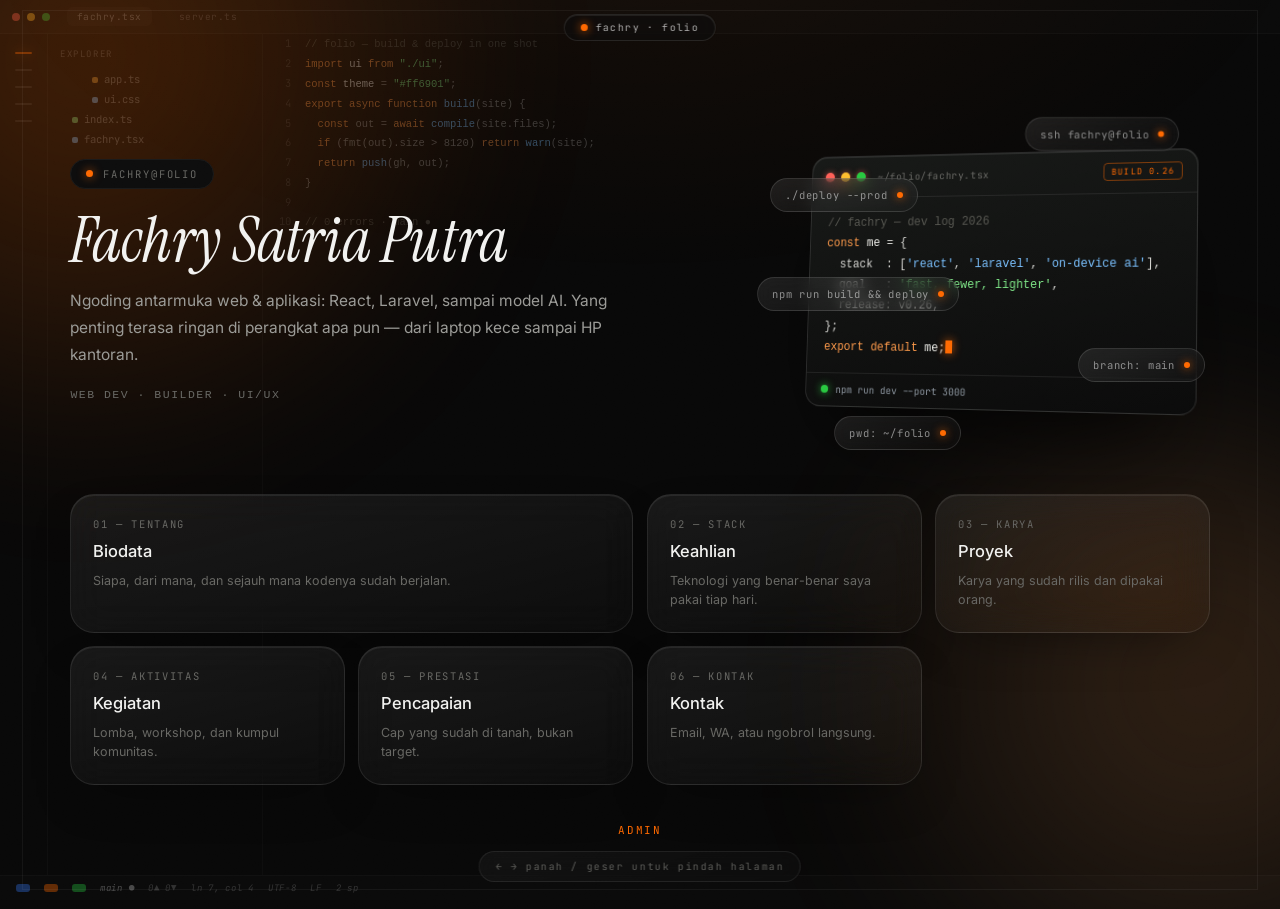
==== index.html @ 8db1c3af "auto: sync site (live edit)" ====
<!DOCTYPE html>
<html lang="id">
<head>
<meta charset="UTF-8">
<meta name="viewport" content="width=device-width, initial-scale=1.0">
<meta name="theme-color" content="#080808">
<meta name="description" content="Fachry Satria Putra — Web Development, Builder, UI/UX Designer. Bangun pengalaman digital yang cepat, ringan, dan berkesan.">
<title>Fachry Satria Putra — Portofolio</title>
<link rel="icon" href="data:image/svg+xml,%3Csvg xmlns='http://www.w3.org/2000/svg' viewBox='0 0 22 24'%3E%3Crect width='22' height='24' fill='%23ff6901'/%3E%3Cpath fill='%23080c0a' d='M11 4.5A5.2 5.2 0 0 0 5.8 9.7 5.6 5.6 0 0 0 7.4 20h7.2a5.6 5.6 0 0 0 1.6-10.3A5.2 5.2 0 0 0 11 4.5Z'/%3E%3C/svg%3E">
<link rel="stylesheet" href="assets/styles.css?v=101">
  <link rel="preconnect" href="https://fonts.googleapis.com">
  <link rel="preconnect" href="https://fonts.gstatic.com" crossorigin>
  <link href="https://fonts.googleapis.com/css2?family=Inter:wght@400;500;600;700&family=Instrument+Serif:ital@0;1&family=JetBrains+Mono:wght@400;500;600&display=swap" rel="stylesheet">
</head>
<body>

<main id="page">
  <div class="screen">

    <div class="hero">
      <div class="hero-copy">
        <span class="chip reveal">fachry@folio</span>
        <h1 class="reveal"><em data-pf="nama">Fachry Satria Putra</em></h1>
        <p class="lede reveal" data-pf="desc">Ngoding antarmuka web &amp; aplikasi: React, Laravel, sampai model AI. Yang penting terasa ringan di perangkat apa pun — dari laptop kece sampai HP kantoran.</p>
        <p class="mono-badge reveal" data-pf="badge">web dev · builder · ui/ux</p>
      </div>

      <div class="hero3d" id="hero3d" aria-hidden="true">
        <div class="cw">
          <div class="cw-bar">
            <i></i><i></i><i></i>
            <span>~/folio/fachry.tsx</span>
            <b>BUILD 0.26</b>
          </div>
          <pre class="code"><span class="c-c">// fachry — dev log 2026</span>
<span class="c-k">const</span> <span class="c-w">me</span> = {
  stack  : [<span class="c-b">'react'</span>, <span class="c-b">'laravel'</span>, <span class="c-b">'on-device ai'</span>],
  goal   : <span class="c-g">'fast, fewer, lighter'</span>,
  release: <span class="c-w">v0.26</span>,
};
<span class="c-k">export</span> <span class="c-k">default</span> <span class="c-w">me</span>;<span class="cur"></span></pre>
          <div class="cw-foot">npm run dev --port 3000</div>
        </div>
        <span class="f3">ssh fachry@folio</span>
        <span class="f3">./deploy --prod</span>
        <span class="f3">branch: main</span>
        <span class="f3">pwd: ~/folio</span>
        <span class="f3">npm run build &amp;&amp; deploy</span>
      </div>
    </div>

    <div class="home-grid">
      <a class="home-card wide" href="biodata.html">
        <span class="no">01 — TENTANG</span>
        <h3>Biodata<svg viewBox="0 0 24 24" fill="none" stroke="currentColor" stroke-width="1.7" stroke-linecap="round" stroke-linejoin="round"><path d="M5 12h14"/><path d="M13 6l6 6-6 6"/></svg></h3>
        <p>Siapa, dari mana, dan sejauh mana kodenya sudah berjalan.</p>
      </a>
      <a class="home-card" href="keahlian.html">
        <span class="no">02 — STACK</span>
        <h3>Keahlian<svg viewBox="0 0 24 24" fill="none" stroke="currentColor" stroke-width="1.7" stroke-linecap="round" stroke-linejoin="round"><path d="M5 12h14"/><path d="M13 6l6 6-6 6"/></svg></h3>
        <p>Teknologi yang benar-benar saya pakai tiap hari.</p>
      </a>
      <a class="home-card" href="proyek.html">
        <span class="no">03 — KARYA</span>
        <h3>Proyek<svg viewBox="0 0 24 24" fill="none" stroke="currentColor" stroke-width="1.7" stroke-linecap="round" stroke-linejoin="round"><path d="M5 12h14"/><path d="M13 6l6 6-6 6"/></svg></h3>
        <p>Karya yang sudah rilis dan dipakai orang.</p>
      </a>
      <a class="home-card" href="kegiatan.html">
        <span class="no">04 — AKTIVITAS</span>
        <h3>Kegiatan<svg viewBox="0 0 24 24" fill="none" stroke="currentColor" stroke-width="1.7" stroke-linecap="round" stroke-linejoin="round"><path d="M5 12h14"/><path d="M13 6l6 6-6 6"/></svg></h3>
        <p>Lomba, workshop, dan kumpul komunitas.</p>
      </a>
      <a class="home-card" href="pencapaian.html">
        <span class="no">05 — PRESTASI</span>
        <h3>Pencapaian<svg viewBox="0 0 24 24" fill="none" stroke="currentColor" stroke-width="1.7" stroke-linecap="round" stroke-linejoin="round"><path d="M5 12h14"/><path d="M13 6l6 6-6 6"/></svg></h3>
        <p>Cap yang sudah di tanah, bukan target.</p>
      </a>
      <a class="home-card" href="kontak.html">
        <span class="no">06 — KONTAK</span>
        <h3>Kontak<svg viewBox="0 0 24 24" fill="none" stroke="currentColor" stroke-width="1.7" stroke-linecap="round" stroke-linejoin="round"><path d="M5 12h14"/><path d="M13 6l6 6-6 6"/></svg></h3>
        <p>Email, WA, atau ngobrol langsung.</p>
      </a>
    </div>

    <p class="home-foot"><a href="admin.html">Admin</a></p>
  </div>
</main>

<script src="assets/app.js?v=101"></script>
</body>
</html>
---- assets/styles.css ----
:root{
  --bg:#080808; --panel:#0d0d0d; --line:#1a1a1a;
  --txt:#f2f2f0; --mut:#9a9a96; --faint:#676763;
  --pg:#ff6901; --pg2:#ff9a4a;
  --font:'Inter',system-ui,-apple-system,'Segoe UI',Roboto,sans-serif;
  --font-display:'Inter',system-ui,-apple-system,'Segoe UI',Roboto,sans-serif;
  --serif:'Instrument Serif',Georgia,'Times New Roman',serif;
  --mono:'JetBrains Mono',ui-monospace,SFMono-Regular,Menlo,Consolas,monospace;
}
*{margin:0;padding:0;box-sizing:border-box}
html{background:#080808;scroll-behavior:smooth;scroll-padding-top:84px}
img{max-width:100%;display:block}
a{color:inherit;text-decoration:none}
button{font-family:var(--font)}
::selection{background:var(--pg);color:#0b0f09}
::-webkit-scrollbar{width:9px}
::-webkit-scrollbar-track{background:#0a0a0a}
::-webkit-scrollbar-thumb{background:#252525;border-radius:8px}
::-webkit-scrollbar-thumb:hover{background:#333}
body::before{
  content:'';position:fixed;inset:0;z-index:0;pointer-events:none;
  background:radial-gradient(1100px 620px at 50% -12%,rgba(255,105,1,.06),transparent 62%);
}
.orb{position:fixed;z-index:0;width:58vmax;height:58vmax;border-radius:50%;pointer-events:none;filter:blur(72px);opacity:.5;will-change:transform}
.orb.o1{left:-14vmax;top:-16vmax;background:radial-gradient(circle at 35% 35%,rgba(255,105,1,.5),transparent 65%);animation:orbA 24s ease-in-out infinite alternate}
.orb.o2{right:-16vmax;bottom:-18vmax;background:radial-gradient(circle at 62% 40%,rgba(255,160,84,.36),transparent 62%);animation:orbB 28s ease-in-out infinite alternate}
@keyframes orbA{from{transform:translate3d(0,0,0) scale(1)}to{transform:translate3d(7vmax,5vmax,0) scale(1.14)}}
@keyframes orbB{from{transform:translate3d(0,0,0) scale(1.1)}to{transform:translate3d(-6vmax,-5vmax,0) scale(.94)}}
.bg-grid,.bg2{position:fixed;inset:0;z-index:0;pointer-events:none;will-change:background-position}
.bg-grid{opacity:.5;background-image:radial-gradient(rgba(255,255,255,.055) 1px,transparent 1.4px);background-size:34px 34px;-webkit-mask-image:radial-gradient(ellipse 130% 95% at 50% 18%,#000 25%,transparent 76%);mask-image:radial-gradient(ellipse 130% 95% at 50% 18%,#000 25%,transparent 76%);animation:gridA 30s linear infinite}
.bg2{opacity:.35;background-image:radial-gradient(rgba(255,154,74,.06) 1px,transparent 1.4px);background-size:88px 88px;-webkit-mask-image:radial-gradient(ellipse 90% 70% at 82% 92%,#000 20%,transparent 72%);mask-image:radial-gradient(ellipse 90% 70% at 82% 92%,#000 20%,transparent 72%);animation:gridB 46s linear infinite}
@keyframes gridA{to{background-position:34px 68px}}
@keyframes gridB{to{background-position:88px -176px}}
.grain{position:fixed;inset:-60%;z-index:4;pointer-events:none;opacity:.05;mix-blend-mode:overlay;background-image:url("data:image/svg+xml;charset=utf-8,%3Csvg%20xmlns='http://www.w3.org/2000/svg'%20width='240'%20height='240'%3E%3Cfilter%20id='n'%3E%3CfeTurbulence%20type='fractalNoise'%20baseFrequency='0.9'%20numOctaves='2'%20stitchTiles='stitch'/%3E%3CfeColorMatrix%20type='saturate'%20values='0'/%3E%3C/filter%3E%3Crect%20width='240'%20height='240'%20filter='url(%23n)'/%3E%3C/svg%3E");background-size:240px 240px}
.vsc{position:fixed;inset:0;z-index:0;display:flex;flex-direction:column;pointer-events:none;opacity:.36;font-family:var(--mono)}
.vsc-title{display:flex;align-items:center;gap:7px;height:34px;padding:0 12px;background:rgba(255,255,255,.04);border-bottom:1px solid rgba(255,255,255,.07)}
.vsc-title>i{width:8px;height:8px;border-radius:50%;background:rgba(255,255,255,.3)}
.vsc-title>i:first-child{background:#ff5f57}.vsc-title>i:nth-child(2){background:#febc2e}.vsc-title>i:nth-child(3){background:#28c840}
.vsc-tab{margin-left:10px;padding:3px 10px;border-radius:6px;font-size:9.5px;letter-spacing:.05em;color:rgba(255,255,255,.55);background:rgba(255,255,255,.05)}
.vsc-tab+.vsc-tab{background:transparent;color:rgba(255,255,255,.35)}
.vsc-main{flex:1;display:flex;min-height:0}
.vsc-act{width:48px;border-right:1px solid rgba(255,255,255,.06);display:flex;flex-direction:column;align-items:center;gap:15px;padding-top:18px;background:rgba(255,255,255,.02)}
.vsc-act b{width:17px;height:2px;border-radius:2px;background:rgba(255,255,255,.17)}
.vsc-act b:first-child{background:var(--pg);box-shadow:0 0 10px rgba(255,105,1,.6)}
.vsc-side{width:215px;border-right:1px solid rgba(255,255,255,.06);padding:14px 12px;background:rgba(255,255,255,.015);overflow:hidden;white-space:nowrap}
.vsc-sec{font-size:9px;letter-spacing:.18em;color:rgba(255,255,255,.38);margin-bottom:10px}
.vsc-pf{font-size:10.5px;color:rgba(255,255,255,.6)}
.vsc-dir{margin-left:14px;font-size:10.5px;color:rgba(255,255,255,.48);line-height:1.9}
.vsc-fl{margin-left:30px;font-size:10.5px;color:rgba(255,255,255,.5);line-height:1.9;position:relative;padding-left:12px}
.vsc-side .vsc-pf>.vsc-dir{margin-top:6px}
.vsc-fl::before{content:'';position:absolute;left:0;top:50%;transform:translateY(-50%);width:6px;height:6px;border-radius:2px;background:var(--f,#79c0ff);opacity:.95}
.vsc-ed{flex:1;overflow:hidden}
.vsc-row{display:flex;align-items:baseline;line-height:1.8;font-size:10.5px}
.vsc-g{width:42px;flex:none;text-align:right;padding-right:14px;color:rgba(255,255,255,.22);user-select:none}
.vsc-row code{white-space:pre;color:rgba(255,255,255,.55)}
.vsc-status{height:25px;display:flex;align-items:center;gap:14px;padding:0 16px;background:rgba(255,255,255,.04);border-top:1px solid rgba(255,255,255,.07);font-size:9px;letter-spacing:.08em;color:rgba(255,255,255,.45);overflow:hidden}
.vsc-status b{width:14px;height:8px;border-radius:3px;flex:none}
.vsc-status b:nth-child(1){background:#3777f0}.vsc-status b:nth-child(2){background:#ff6901}.vsc-status b:nth-child(3){background:#28c840}
.vsc-status i{white-space:nowrap}
.vsc-status i:first-of-type{color:rgba(255,255,255,.72)}
.island{position:fixed;top:14px;left:50%;transform:translateX(-50%);height:27px;padding:0 16px;display:flex;align-items:center;gap:8px;border-radius:999px;z-index:6;background:rgba(14,14,14,.62);border:1px solid rgba(255,255,255,.1);backdrop-filter:blur(20px) saturate(160%);-webkit-backdrop-filter:blur(20px) saturate(160%);box-shadow:0 10px 28px -14px rgba(0,0,0,.85),inset 0 1px 0 rgba(255,255,255,.08);font-family:var(--mono);font-size:10px;letter-spacing:.14em;color:rgba(255,255,255,.66);white-space:nowrap}
.island i{width:7px;height:7px;border-radius:50%;background:var(--pg);box-shadow:0 0 10px rgba(255,105,1,.9)}
@media(min-width:721px){.bg-grid,.bg2{display:none}}
@media(max-width:720px){.vsc{display:none}.island{top:10px}}
body::after{
  content:'';position:fixed;top:10px;left:max(10px,min(3vw,22px));right:max(10px,min(3vw,22px));bottom:10px;
  border:1px solid rgba(255,255,255,.05);pointer-events:none;z-index:1;
}
body{
  font-family:var(--font);color:var(--txt);min-height:100vh;overflow-x:hidden;
  background:#080808;
  -webkit-font-smoothing:antialiased;-moz-osx-font-smoothing:grayscale;
}

/* ---------- LAYOUT SHELL ---------- */
main#page{position:relative;z-index:3;min-height:100vh;display:flex;align-items:center;justify-content:center;padding:110px 5.5vw 72px;overflow:hidden auto}
.screen{width:100%;max-width:1140px;margin:0 auto}
.hd{text-align:center;margin-bottom:36px}
.chip{display:inline-flex;align-items:center;gap:10px;padding:7px 15px;border-radius:999px;background:var(--panel);border:1px solid var(--line);font-family:var(--mono);font-size:10.5px;letter-spacing:.18em;text-transform:uppercase;color:var(--faint)}
.chip::before{content:'';width:7px;height:7px;border-radius:50%;background:var(--pg);box-shadow:0 0 10px rgba(255,105,1,.75)}
.hd h1{font-family:var(--serif);font-size:clamp(36px,5vw,58px);font-weight:400;letter-spacing:-.4px;margin-top:16px;line-height:1.03}
.hd h1 em{font-style:normal;background:linear-gradient(120deg,var(--pg),var(--pg2));-webkit-background-clip:text;background-clip:text;color:transparent}
.hd p{color:var(--mut);margin:12px auto 0;font-size:14.5px;max-width:600px;line-height:1.7}

/* ---------- HERO 3D (BERANDA) ---------- */
.hero{display:grid;grid-template-columns:1.28fr .82fr;gap:46px;align-items:center;margin-bottom:6px}
.hero-copy{text-align:left}
.hero-copy .chip{margin-bottom:20px}
.hero-copy h1{font-family:var(--serif);font-size:clamp(38px,5vw,62px);font-weight:400;letter-spacing:-.4px;line-height:1.02;margin-top:0}
.hero-copy h1 em{font-style:italic;color:var(--txt)}
.hero-copy .lede{color:var(--mut);font-size:15.5px;line-height:1.75;max-width:540px;margin:15px 0 0}
.mono-badge{color:var(--faint);font-family:ui-monospace,Menlo,Consolas,monospace;font-size:11.5px;letter-spacing:.13em;text-transform:uppercase;margin-top:20px}
.hero3d{position:relative;perspective:1300px;height:340px;display:grid;place-items:center}
.cw{position:relative;width:100%;max-width:400px;border-radius:16px;border:1px solid rgba(255,255,255,.12);background:linear-gradient(170deg,rgba(24,26,24,.92),rgba(10,10,10,.96));box-shadow:0 46px 96px -30px rgba(0,0,0,.9),inset 0 1px 0 rgba(255,255,255,.09);backdrop-filter:blur(12px);-webkit-backdrop-filter:blur(12px);transform:rotateY(-14deg) rotateX(5deg);transform-style:preserve-3d}
.cw-bar{display:flex;align-items:center;gap:7px;padding:12px 14px;border-bottom:1px solid rgba(255,255,255,.08)}
.cw-bar i{width:10px;height:10px;border-radius:50%;background:#ff5f57;box-shadow:0 0 6px rgba(255,95,87,.6)}
.cw-bar i:nth-child(2){background:#febc2e}
.cw-bar i:nth-child(3){background:#28c840}
.cw-bar span{font-family:var(--mono);font-size:10px;letter-spacing:.06em;color:var(--faint);margin-left:6px}
.cw-bar b{margin-left:auto;font-family:var(--mono);font-size:8.5px;letter-spacing:.14em;color:var(--pg);border:1px solid rgba(255,105,1,.45);padding:2px 7px;border-radius:4px;font-weight:400}
.code{margin:0;padding:16px 18px 14px;font-family:ui-monospace,Menlo,Consolas,monospace;font-size:12px;line-height:1.78;color:#d8d8d4;white-space:pre;overflow:hidden}
.c-c{color:#565650}.c-w{color:#f5f5f0}.c-k{color:#ff9a4a}.c-g{color:#7ee787}.c-b{color:#79c0ff}
.code .cur{display:inline-block;width:7px;height:13px;background:var(--pg);vertical-align:-2px;animation:cur 1.1s steps(2) infinite;box-shadow:0 0 10px rgba(255,105,1,.8)}
@keyframes cur{50%{background:transparent}}
.cw-foot{padding:10px 16px;border-top:1px solid rgba(255,255,255,.08);font-family:var(--mono);font-size:10px;color:#8b949e;display:flex;align-items:center;gap:8px}
.cw-foot::before{content:'';width:8px;height:8px;border-radius:50%;background:#28c840;box-shadow:0 0 8px rgba(40,200,64,.8);animation:blink 2.2s ease-in-out infinite}
@keyframes blink{50%{opacity:.35}}
.f3{position:absolute;font-family:var(--mono);font-weight:400;font-size:10.5px;letter-spacing:.08em;color:rgba(255,255,255,.5);display:inline-flex;align-items:center;padding:0 14px;height:34px;min-width:64px;border-radius:999px;border:1px solid rgba(255,255,255,.12);background:linear-gradient(160deg,rgba(255,255,255,.09),rgba(255,255,255,.02));backdrop-filter:blur(8px);-webkit-backdrop-filter:blur(8px);box-shadow:0 18px 34px -18px rgba(0,0,0,.75);animation:fFloat 9s ease-in-out infinite alternate;will-change:transform;white-space:nowrap}
.f3::after{content:'';width:6px;height:6px;border-radius:50%;background:var(--pg);margin-left:9px;box-shadow:0 0 8px rgba(255,105,1,.85)}
.f3:nth-of-type(1){top:2%;right:7%;animation-delay:0s}
.f3:nth-of-type(2){top:20%;left:-3%;animation-delay:1.2s}
.f3:nth-of-type(3){bottom:20%;right:1%;animation-delay:2.1s}
.f3:nth-of-type(4){bottom:0;left:12%;animation-delay:.7s}
.f3:nth-of-type(5){top:49%;left:-6%;animation-delay:1.9s}
@keyframes fFloat{from{transform:translate3d(0,0,20px) rotate(-5deg)}to{transform:translate3d(0,-18px,70px) rotate(6deg)}}
@media(max-width:920px){.hero{grid-template-columns:1fr;gap:30px}.hero-copy{text-align:center}.hero-copy .lede,.mono-badge{margin-left:auto;margin-right:auto}.hero3d{height:300px}}

/* ---------- CAROUSEL 3D (KEAHLIAN) ---------- */
.ring3d{display:grid;place-items:center;height:250px;perspective:1000px;margin:8px 0 2px}
.ring{list-style:none;position:relative;width:170px;height:170px;transform-style:preserve-3d;animation:spin3 26s linear infinite;will-change:transform}
.ring3d:hover .ring{animation-play-state:paused}
.ring li{position:absolute;inset:0;display:grid;place-items:center;transform:rotateY(calc(var(--i)*45deg)) translateZ(250px)}
.ring li b{position:relative;width:56px;height:56px;border-radius:16px;display:grid;place-items:center;background:linear-gradient(160deg,rgba(255,255,255,.1),rgba(255,255,255,.02));border:1px solid rgba(255,255,255,.12);backdrop-filter:blur(8px);-webkit-backdrop-filter:blur(8px);box-shadow:0 20px 36px -16px rgba(0,0,0,.8),inset 0 1px 0 rgba(255,255,255,.08);backface-visibility:hidden;font-weight:400;font-style:normal}
.ring li img{width:30px;height:30px;filter:brightness(0) invert(1)}
.ring li b span{position:absolute;top:calc(100% + 9px);left:50%;transform:translateX(-50%);font-family:var(--mono);font-size:8.5px;letter-spacing:.12em;color:var(--faint);text-transform:uppercase;white-space:nowrap}
@keyframes spin3{from{transform:rotateY(0)}to{transform:rotateY(360deg)}}

/* ---------- SLIDE ANTAR HALAMAN ---------- */
.screen{animation:slideUp .6s cubic-bezier(.2,.8,.2,1)}
@keyframes slideUp{from{opacity:0;transform:translateY(26px)}to{opacity:1;transform:none}}
main#page[data-slide="l"]{animation:slideL .45s cubic-bezier(.22,1,.36,1)}
main#page[data-slide="r"]{animation:slideR .45s cubic-bezier(.22,1,.36,1)}
main#page[data-slide] .screen{animation:none}
@keyframes slideL{from{opacity:0;transform:translateX(64px)}to{opacity:1;transform:none}}
@keyframes slideR{from{opacity:0;transform:translateX(-64px)}to{opacity:1;transform:none}}
main#page.s-out{opacity:0;transform:translateX(var(--sx,-44px)) scale(.985);transition:transform .26s cubic-bezier(.4,0,1,1),opacity .26s cubic-bezier(.4,0,1,1)}
.swipe-hint{position:fixed;left:50%;bottom:18px;transform:translateX(-50%);font-family:var(--mono);font-size:10px;letter-spacing:.16em;color:var(--faint);border:1px solid rgba(255,255,255,.09);background:linear-gradient(165deg,rgba(255,255,255,.05),rgba(18,18,18,.5));backdrop-filter:blur(10px);-webkit-backdrop-filter:blur(10px);border-radius:999px;padding:8px 16px;z-index:40;opacity:0;pointer-events:none;white-space:nowrap;transition:opacity .8s}
.swipe-hint.show{opacity:.9}

/* ---------- BERANDA ---------- */
.lede{font-size:15px}
.home-grid{display:grid;grid-template-columns:repeat(auto-fill,minmax(236px,1fr));gap:13px;margin-top:44px}
.home-card.wide{grid-column:span 2}
.home-card{display:flex;flex-direction:column;gap:10px;padding:22px;border-radius:24px;background:linear-gradient(165deg,rgba(255,255,255,.07),rgba(255,255,255,.02));border:1px solid rgba(255,255,255,.09);backdrop-filter:blur(18px) saturate(150%);-webkit-backdrop-filter:blur(18px) saturate(150%);box-shadow:0 20px 54px -26px rgba(0,0,0,.6),inset 0 1px 0 rgba(255,255,255,.07);transition:border-color .3s,box-shadow .3s;transform-style:preserve-3d;will-change:transform}
.home-card:hover{border-color:rgba(255,255,255,.22);box-shadow:0 26px 70px -30px rgba(0,0,0,.8),inset 0 1px 0 rgba(255,255,255,.12)}
.home-card .no{font-family:var(--mono);font-size:10.5px;letter-spacing:.16em;color:var(--faint)}
.home-card h3{font-family:var(--font-display);font-size:16.5px;font-weight:500;display:flex;align-items:center;gap:8px}
.home-card h3 svg{width:15px;height:15px;margin-left:auto;opacity:0;transform:translateX(-5px);transition:.25s}
.home-card:hover h3 svg{opacity:1;transform:none}
.home-card p{color:var(--faint);font-size:12.5px;line-height:1.55}
.home-foot{margin-top:38px;text-align:center;font-family:var(--mono);font-size:11px;letter-spacing:.16em;text-transform:uppercase;color:var(--faint)}
.home-foot a{color:var(--pg)}
.home-foot a:hover{color:var(--pg2)}

/* ---------- BUTTON ---------- */
.btn{display:inline-flex;align-items:center;gap:9px;padding:13px 24px;border-radius:999px;font-weight:700;font-size:14.5px;border:0;cursor:pointer;transition:.3s;font-family:var(--font)}
.btn.pri{background:linear-gradient(120deg,var(--pg),var(--pg2));color:#0b0f09;box-shadow:0 12px 30px -8px rgba(255,105,1,.5),inset 0 1px 0 rgba(255,255,255,.35)}
.btn.pri:hover{transform:translateY(-3px);box-shadow:0 18px 38px -10px rgba(255,105,1,.6),inset 0 1px 0 rgba(255,255,255,.4)}

/* ---------- BIODATA ---------- */
.about-grid{display:grid;grid-template-columns:320px 1fr;gap:36px;align-items:start}
.card{background:linear-gradient(165deg,rgba(255,255,255,.06),rgba(255,255,255,.018));border:1px solid rgba(255,255,255,.09);border-radius:26px;backdrop-filter:blur(18px) saturate(150%);-webkit-backdrop-filter:blur(18px) saturate(150%);box-shadow:0 26px 60px -30px rgba(0,0,0,.7),inset 0 1px 0 rgba(255,255,255,.08)}
.ab-card{position:relative}
.ab-ph{position:relative;height:250px;display:grid;place-items:center;overflow:hidden;border-radius:22px;perspective:900px;transform-style:preserve-3d;box-shadow:0 34px 70px -34px rgba(0,0,0,.85),inset 0 1px 0 rgba(255,255,255,.14)}
.ab-ph::after{content:'';position:absolute;inset:0;z-index:2;border-radius:22px;pointer-events:none;background-image:url("data:image/svg+xml;charset=utf-8,%3Csvg%20xmlns='http://www.w3.org/2000/svg'%20width='240'%20height='240'%3E%3Cfilter%20id='np'%3E%3CfeTurbulence%20type='fractalNoise'%20baseFrequency='0.9'%20numOctaves='2'%20stitchTiles='stitch'/%3E%3CfeColorMatrix%20type='saturate'%20values='0'/%3E%3C/filter%3E%3Crect%20width='240'%20height='240'%20filter='url(%23np)'/%3E%3C/svg%3E");opacity:.42;mix-blend-mode:overlay}
.ab-ph img{position:absolute;inset:0;width:100%;height:100%;object-fit:cover;border-radius:22px;animation:phF 9s ease-in-out infinite alternate;will-change:transform}
@keyframes phF{from{transform:translate3d(0,7px,0) rotateX(5deg) rotateY(-9deg) scale(1.045)}to{transform:translate3d(0,-8px,0) rotateX(-4deg) rotateY(9deg) scale(1.08)}}
.ab-ph .ph-bg{position:absolute;inset:0;display:grid;place-items:center;font-family:var(--serif);font-size:44px;font-style:italic;color:#fff;text-shadow:0 4px 20px rgba(0,0,0,.45);background:linear-gradient(150deg,#1d1c1a,#0e0e0d);border-radius:22px}
.ab-frame{position:absolute;left:0;right:0;top:0;height:250px;pointer-events:none;z-index:3}
.ab-frame::before{content:'';position:absolute;inset:9px;border-radius:10px;border:1px solid rgba(255,255,255,.16)}
.ab-frame::after{content:'';position:absolute;inset:-26px;border-radius:50%;background:radial-gradient(circle,rgba(255,255,255,.06),transparent 68%);z-index:-1}
.ab-frame i{position:absolute;width:13px;height:13px;border:1.5px solid rgba(255,255,255,.32);border-radius:3px;transform:rotate(45deg);background:rgba(255,255,255,.07);animation:shFloat 8s ease-in-out infinite alternate;box-shadow:0 4px 12px rgba(0,0,0,.25)}
.ab-frame i:nth-child(1){top:-7px;left:24%;animation-delay:.2s}
.ab-frame i:nth-child(2){top:16px;right:8%;animation-delay:.9s}
.ab-frame i:nth-child(3){bottom:-7px;left:6%;animation-delay:1.6s}
.ab-frame i:nth-child(4){bottom:-7px;right:30%;animation-delay:.4s}
.ab-frame i:nth-child(5){top:40%;right:-9px;animation-delay:2.1s}
.ab-frame i:nth-child(6){top:56%;left:-9px;animation-delay:1.3s}
.ab-frame i:nth-child(7){bottom:34%;left:-10px;animation-delay:2.6s}
.ab-frame i:nth-child(8){bottom:30%;right:-10px;animation-delay:.7s}
@keyframes shFloat{from{transform:rotate(45deg) translate(0,0);opacity:.95}to{transform:rotate(45deg) translate(-3px,6px);opacity:.4}}
.ab-bio{padding:18px;text-align:center}
.ab-bio h3{font-family:var(--font-display);font-size:22px;font-weight:500}
.ab-bio p{color:var(--mut);font-size:13px;margin-top:4px}
.ab-tags{display:flex;flex-wrap:wrap;gap:8px;justify-content:center;padding:0 18px 20px}
.ab-tags span{padding:6px 12px;border-radius:999px;background:rgba(255,255,255,.05);border:1px solid rgba(255,255,255,.14);font-size:12px;color:var(--mut)}
.ab-info-h{font-family:var(--serif);font-size:clamp(26px,3.2vw,38px);font-weight:400;font-style:italic;letter-spacing:-.3px;margin-bottom:12px}
.ab-info-h em{font-style:normal;color:var(--txt)}
.about-grid .reveal>p{color:var(--mut);line-height:1.85;font-size:14.5px;margin-bottom:24px;max-width:680px}
.dl{display:grid;grid-template-columns:repeat(auto-fit,minmax(245px,1fr));gap:13px}
.dl .cell{display:flex;gap:12px;align-items:flex-start;padding:15px;border-radius:18px;background:linear-gradient(165deg,rgba(255,255,255,.05),rgba(255,255,255,.015));border:1px solid rgba(255,255,255,.09);backdrop-filter:blur(14px) saturate(140%);-webkit-backdrop-filter:blur(14px) saturate(140%);box-shadow:inset 0 1px 0 rgba(255,255,255,.06)}
.dl .ico{flex:0 0 38px;height:38px;border-radius:9px;display:grid;place-items:center;background:rgba(255,255,255,.05);border:1px solid rgba(255,255,255,.14);font-size:14px;font-weight:800;color:var(--mut)}
.dl .cell b{display:block;font-size:10.5px;text-transform:uppercase;letter-spacing:1px;color:var(--faint);margin-bottom:4px}
.dl .cell span{font-size:14px;font-weight:600;word-break:break-word}

/* ---------- SKILL MARQUEE ---------- */
.marquee{position:relative;overflow:hidden;padding:16px 0;-webkit-mask-image:linear-gradient(90deg,transparent,#000 7%,#000 93%,transparent);mask-image:linear-gradient(90deg,transparent,#000 7%,#000 93%,transparent)}
.m-track{display:flex;gap:16px;width:max-content;padding-right:16px;animation:roll 38s linear infinite}
.marquee.rev .m-track{animation-direction:reverse}
@keyframes roll{to{transform:translateX(-50%)}}
.marquee:hover .m-track{animation-play-state:paused}
.lt{--c:#888;display:flex;align-items:center;gap:10px;padding:9px 15px 9px 9px;border-radius:16px;background:linear-gradient(165deg,rgba(255,255,255,.05),rgba(18,18,18,.5));border:1px solid rgba(255,255,255,.09);backdrop-filter:blur(14px) saturate(140%);-webkit-backdrop-filter:blur(14px) saturate(140%);transition:.3s;white-space:nowrap}
.lt:hover{background:#111;transform:translateY(-3px)}
.lt i{width:32px;height:32px;border-radius:8px;background:var(--c);display:grid;place-items:center;font-style:normal;font-weight:800;font-size:11px;color:#fff;box-shadow:inset 0 -2px 0 rgba(0,0,0,.25),0 5px 12px rgba(0,0,0,.35)}
.lt i img{width:19px;height:19px;display:block;filter:brightness(0) invert(1)}
.lt.dk i{color:#111}
.lt.dk i img{filter:brightness(0)}
.lt b{font-size:13.5px;color:var(--txt);font-weight:400}
.skill-note{text-align:center;margin-top:24px;color:var(--faint);font-size:12.5px;font-family:var(--mono);letter-spacing:.08em}

/* ---------- KEGIATAN ---------- */
.grid{display:grid;grid-template-columns:repeat(auto-fill,minmax(250px,1fr));gap:20px}
.act-card{overflow:hidden;transition:.35s;height:100%;padding:0}
main .act-card:hover{box-shadow:0 22px 46px rgba(0,0,0,.5)}
.ph{position:relative;height:170px;overflow:hidden;background:#0a0a0a}
.ph img{position:absolute;inset:0;width:100%;height:100%;object-fit:cover;transition:.5s}
.ph img.gone{display:none}
.act-card:hover .ph img{transform:scale(1.07)}
.ph-bg{position:absolute;inset:0;display:grid;place-items:center;font-size:34px;font-weight:800;color:#fff;text-shadow:0 4px 20px rgba(0,0,0,.4);background:linear-gradient(135deg,var(--pg),var(--pg2))}
.ph-bg.gone{display:none}
.ph-tag{position:absolute;top:11px;left:11px;z-index:4;padding:5px 10px;border-radius:999px;background:rgba(10,10,10,.55);border:1px solid rgba(255,255,255,.18);backdrop-filter:blur(8px);-webkit-backdrop-filter:blur(8px);font-size:10px;font-weight:600;font-family:var(--mono);letter-spacing:.1em;text-transform:uppercase;color:rgba(255,255,255,.75)}
.act-meta{padding:16px 18px 20px}
.act-meta h3{font-family:var(--font-display);font-size:17px;font-weight:500;margin-bottom:5px}
.act-meta p{color:var(--mut);font-size:12.8px;line-height:1.6;font-weight:300}

/* ---------- PENCAPAIAN ---------- */
.stats{display:grid;grid-template-columns:repeat(auto-fit,minmax(170px,1fr));gap:18px;margin-bottom:40px}
.stat{text-align:center;padding:26px 14px;border-radius:20px;background:linear-gradient(165deg,rgba(255,255,255,.06),rgba(255,255,255,.015));border:1px solid rgba(255,255,255,.09);backdrop-filter:blur(18px) saturate(150%);-webkit-backdrop-filter:blur(18px) saturate(150%);box-shadow:0 20px 54px -26px rgba(0,0,0,.6),inset 0 1px 0 rgba(255,255,255,.07)}
.stat .num{font-family:var(--font-display);font-size:clamp(30px,3.6vw,46px);font-weight:600;font-style:normal;color:var(--txt);letter-spacing:-1px}
.stat .lbl{color:var(--mut);font-size:13px;margin-top:6px}
.ach-grid{display:grid;grid-template-columns:repeat(auto-fit,minmax(250px,1fr));gap:18px}
.ach{display:flex;gap:15px;align-items:flex-start;padding:20px;border-radius:20px;background:linear-gradient(165deg,rgba(255,255,255,.06),rgba(255,255,255,.015));border:1px solid rgba(255,255,255,.09);backdrop-filter:blur(18px) saturate(150%);-webkit-backdrop-filter:blur(18px) saturate(150%);box-shadow:0 20px 54px -26px rgba(0,0,0,.6),inset 0 1px 0 rgba(255,255,255,.07);transition:border-color .35s;will-change:transform}
main .ach:hover{border-color:rgba(255,255,255,.25)}
.ach .medal{flex:0 0 48px;height:48px;border-radius:10px;display:grid;place-items:center;background:linear-gradient(150deg,#232321,#171716);border:1px solid rgba(255,255,255,.12);box-shadow:0 10px 22px rgba(0,0,0,.4)}
.ach .medal svg{width:22px;height:22px;fill:rgba(255,255,255,.85)}
.ach h3{font-family:var(--font-display);font-size:16px;font-weight:500;line-height:1.45;margin-bottom:5px}
.ach p{color:var(--mut);font-size:12.5px;line-height:1.6}

/* ---------- PROYEK ---------- */
.proj-grid{display:grid;grid-template-columns:repeat(auto-fill,minmax(235px,1fr));gap:18px}
.proj{padding:16px;border-radius:20px;background:linear-gradient(165deg,rgba(255,255,255,.06),rgba(255,255,255,.015));border:1px solid rgba(255,255,255,.09);backdrop-filter:blur(18px) saturate(150%);-webkit-backdrop-filter:blur(18px) saturate(150%);box-shadow:0 20px 54px -26px rgba(0,0,0,.6),inset 0 1px 0 rgba(255,255,255,.07);transition:border-color .35s,background .35s;will-change:transform}
.proj:hover{border-color:rgba(255,255,255,.22);background:#101010}
.proj .th{height:104px;border-radius:14px;display:grid;place-items:center;font-family:var(--font-display);font-weight:500;font-style:normal;font-size:26px;letter-spacing:2px;color:rgba(255,255,255,.9);background:linear-gradient(150deg,#232321,#171716);border:1px solid rgba(255,255,255,.1);margin-bottom:14px}
.proj h3{font-family:var(--font-display);font-size:16.5px;font-weight:500;margin-bottom:6px;transition:.3s}
.proj:hover h3{color:var(--txt)}
.proj p{font-size:12.5px;color:var(--mut);line-height:1.6;margin-bottom:12px}
.proj .tags{display:flex;flex-wrap:wrap;gap:6px;margin-bottom:14px}
.proj .tags span{font-size:10px;padding:4px 9px;border-radius:999px;background:var(--panel);border:1px solid var(--line);color:var(--mut);font-weight:600;font-family:var(--mono)}
.proj .lnks{display:flex;gap:8px}
.proj .lnks a{flex:1;text-align:center;padding:8px;border-radius:8px;font-size:12px;font-weight:700;background:rgba(255,255,255,.05);border:1px solid var(--line);transition:.3s}
.proj .lnks a:hover{background:rgba(255,255,255,.12);color:var(--txt)}

/* ---------- KONTAK ---------- */
.contact-grid{display:grid;grid-template-columns:.9fr 1.1fr;gap:24px}
.panel{border-radius:12px;padding:24px}
.panel h3{font-family:var(--font-display);font-size:21px;font-weight:500;margin-bottom:6px}
.panel>p{color:var(--mut);font-size:13.5px;line-height:1.7;margin-bottom:18px}
.c-tiles{display:grid;gap:11px}
.c-tile{display:flex;align-items:center;gap:14px;padding:13px 15px;border-radius:18px;background:linear-gradient(165deg,rgba(255,255,255,.05),rgba(20,20,20,.35));border:1px solid rgba(255,255,255,.09);backdrop-filter:blur(14px) saturate(140%);-webkit-backdrop-filter:blur(14px) saturate(140%);transition:.3s}
.c-tile:hover{background:rgba(255,255,255,.06);transform:translateX(4px)}
.c-tile .ico{flex:0 0 40px;height:40px;border-radius:9px;display:grid;place-items:center;background:rgba(255,105,1,.1);border:1px solid rgba(255,105,1,.32)}
.c-tile .ico svg{width:19px;height:19px;fill:var(--pg)}
.c-tile b{font-family:var(--font-display);font-size:15px;font-weight:500;display:block}
.c-tile span{font-size:12px;color:var(--mut);word-break:break-all}
form{display:grid;gap:13px}
form input,form textarea{width:100%;padding:13px 15px;border-radius:14px;background:rgba(10,10,10,.45);border:1px solid rgba(255,255,255,.1);color:var(--txt);font-family:var(--font);font-size:13.5px;outline:none;transition:.25s;resize:vertical;backdrop-filter:blur(10px);-webkit-backdrop-filter:blur(10px)}
form input:focus,form textarea:focus{border-color:var(--pg);box-shadow:0 0 0 3px rgba(255,105,1,.18)}
form input::placeholder,form textarea::placeholder{color:var(--faint)}
form textarea{min-height:110px}
form .btn{justify-content:center;width:100%}

/* ---------- PERFORMA: render kartu hanya saat terlihat ---------- */
.grid>*,.ach-grid>*,.proj-grid>*,.stats>*,.dl>*{content-visibility:auto;contain-intrinsic-size:auto 230px}

.reveal{opacity:0;transform:translateY(22px) scale(.97);filter:blur(5px);transition:opacity .6s cubic-bezier(.2,.8,.2,1),transform .7s cubic-bezier(.2,.8,.2,1),filter .6s cubic-bezier(.2,.8,.2,1)}
.reveal.in{opacity:1;transform:none;filter:none}

@media (max-width:860px){
  .about-grid{grid-template-columns:1fr}
  .ab-card{max-width:340px;margin:0 auto}
  .contact-grid{grid-template-columns:1fr}
}
@media (max-width:520px){
  main#page{padding:96px 5vw 80px}
}
@media (prefers-reduced-motion: reduce){
  *,*::before,*::after{animation-duration:.001s !important;animation-iteration-count:1 !important;transition-duration:.001s !important}
  html{scroll-behavior:auto}
  .reveal{opacity:1;transform:none}
  .marquee .m-track,.orb{animation:none !important}
  .orb{filter:none;opacity:.35}
  .ring,.f3{animation:none !important}
  .cw{transform:rotateY(-10deg) rotateX(3deg)}
  .screen,main#page{animation:none !important;opacity:1}
  .bg-grid,.bg2{animation:none !important;opacity:.4}
  .grain{opacity:.03;mix-blend-mode:normal}
}
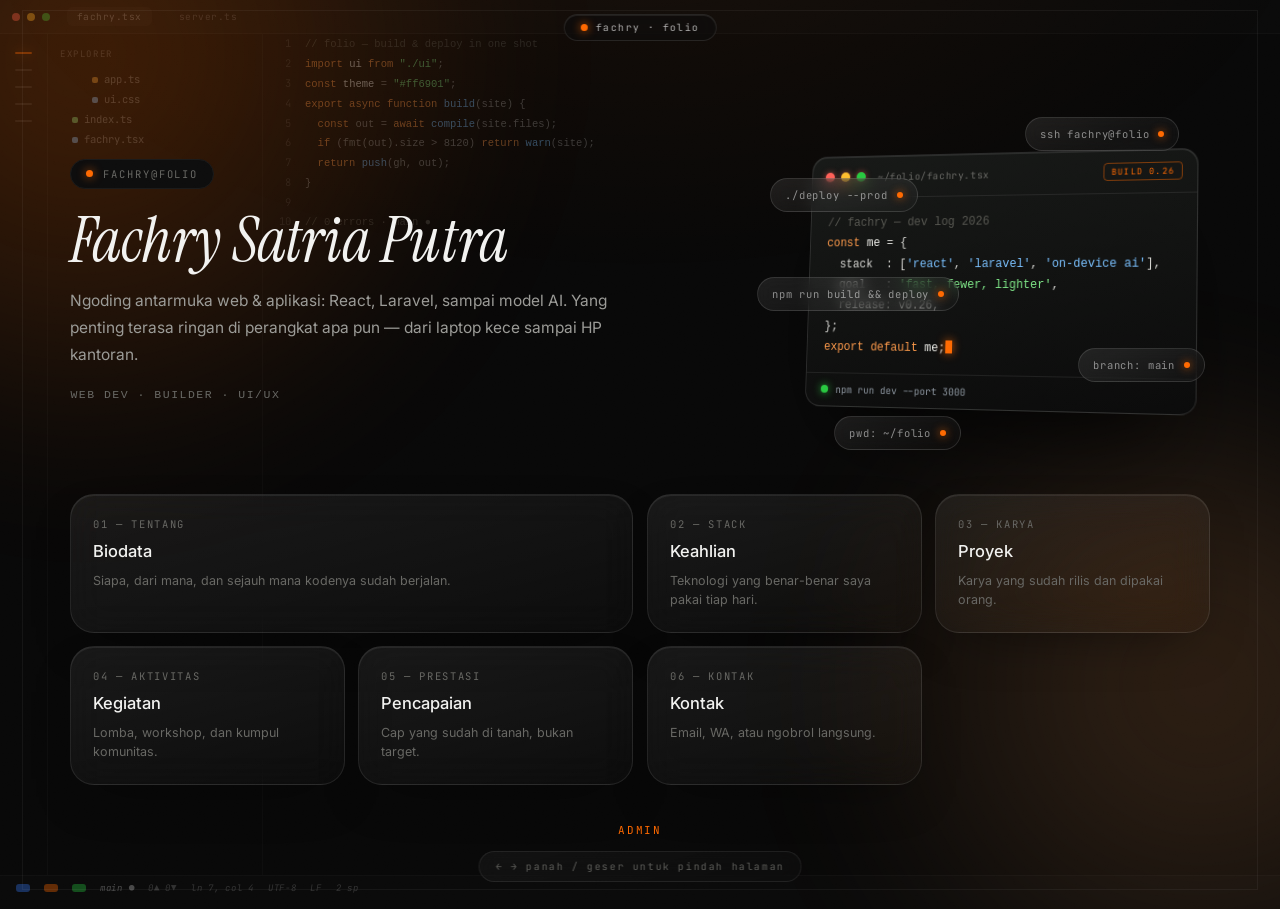
==== commit 5a04c16b: "auto: sync site (live edit)" ====
--- a/index.html
+++ b/index.html
@@ -7,7 +7,7 @@
 <meta name="description" content="Fachry Satria Putra — Web Development, Builder, UI/UX Designer. Bangun pengalaman digital yang cepat, ringan, dan berkesan.">
 <title>Fachry Satria Putra — Portofolio</title>
 <link rel="icon" href="data:image/svg+xml,%3Csvg xmlns='http://www.w3.org/2000/svg' viewBox='0 0 22 24'%3E%3Crect width='22' height='24' fill='%23ff6901'/%3E%3Cpath fill='%23080c0a' d='M11 4.5A5.2 5.2 0 0 0 5.8 9.7 5.6 5.6 0 0 0 7.4 20h7.2a5.6 5.6 0 0 0 1.6-10.3A5.2 5.2 0 0 0 11 4.5Z'/%3E%3C/svg%3E">
-<link rel="stylesheet" href="assets/styles.css?v=101">
+<link rel="stylesheet" href="assets/styles.css?v=102">
   <link rel="preconnect" href="https://fonts.googleapis.com">
   <link rel="preconnect" href="https://fonts.gstatic.com" crossorigin>
   <link href="https://fonts.googleapis.com/css2?family=Inter:wght@400;500;600;700&family=Instrument+Serif:ital@0;1&family=JetBrains+Mono:wght@400;500;600&display=swap" rel="stylesheet">
@@ -86,6 +86,6 @@
   </div>
 </main>
 
-<script src="assets/app.js?v=101"></script>
+<script src="assets/app.js?v=102"></script>
 </body>
 </html>
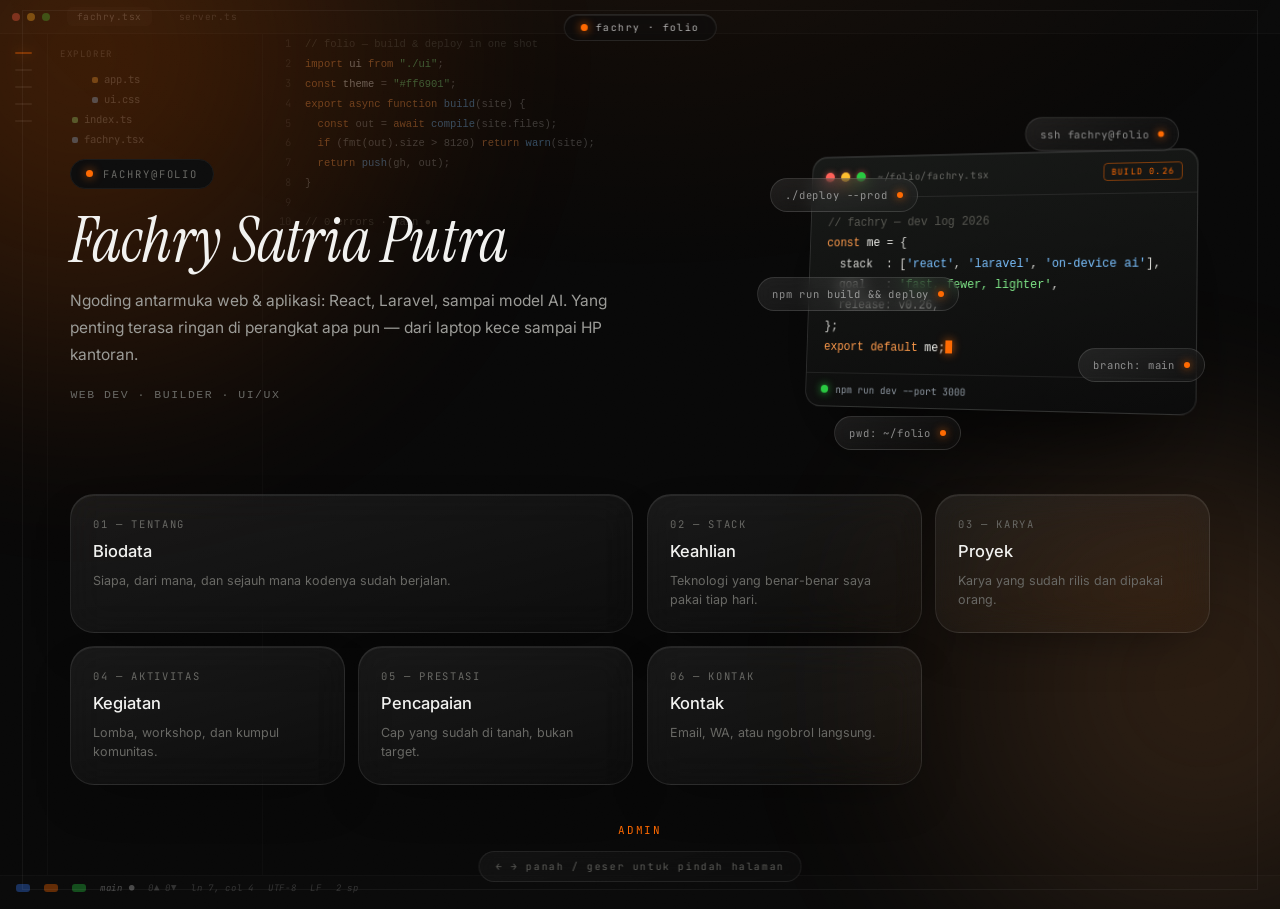
==== commit ed34fa37: "auto: sync site (live edit)" ====
--- a/index.html
+++ b/index.html
@@ -7,7 +7,7 @@
 <meta name="description" content="Fachry Satria Putra — Web Development, Builder, UI/UX Designer. Bangun pengalaman digital yang cepat, ringan, dan berkesan.">
 <title>Fachry Satria Putra — Portofolio</title>
 <link rel="icon" href="data:image/svg+xml,%3Csvg xmlns='http://www.w3.org/2000/svg' viewBox='0 0 22 24'%3E%3Crect width='22' height='24' fill='%23ff6901'/%3E%3Cpath fill='%23080c0a' d='M11 4.5A5.2 5.2 0 0 0 5.8 9.7 5.6 5.6 0 0 0 7.4 20h7.2a5.6 5.6 0 0 0 1.6-10.3A5.2 5.2 0 0 0 11 4.5Z'/%3E%3C/svg%3E">
-<link rel="stylesheet" href="assets/styles.css?v=102">
+<link rel="stylesheet" href="assets/styles.css?v=103">
   <link rel="preconnect" href="https://fonts.googleapis.com">
   <link rel="preconnect" href="https://fonts.gstatic.com" crossorigin>
   <link href="https://fonts.googleapis.com/css2?family=Inter:wght@400;500;600;700&family=Instrument+Serif:ital@0;1&family=JetBrains+Mono:wght@400;500;600&display=swap" rel="stylesheet">
@@ -86,6 +86,6 @@
   </div>
 </main>
 
-<script src="assets/app.js?v=102"></script>
+<script src="assets/app.js?v=103"></script>
 </body>
 </html>
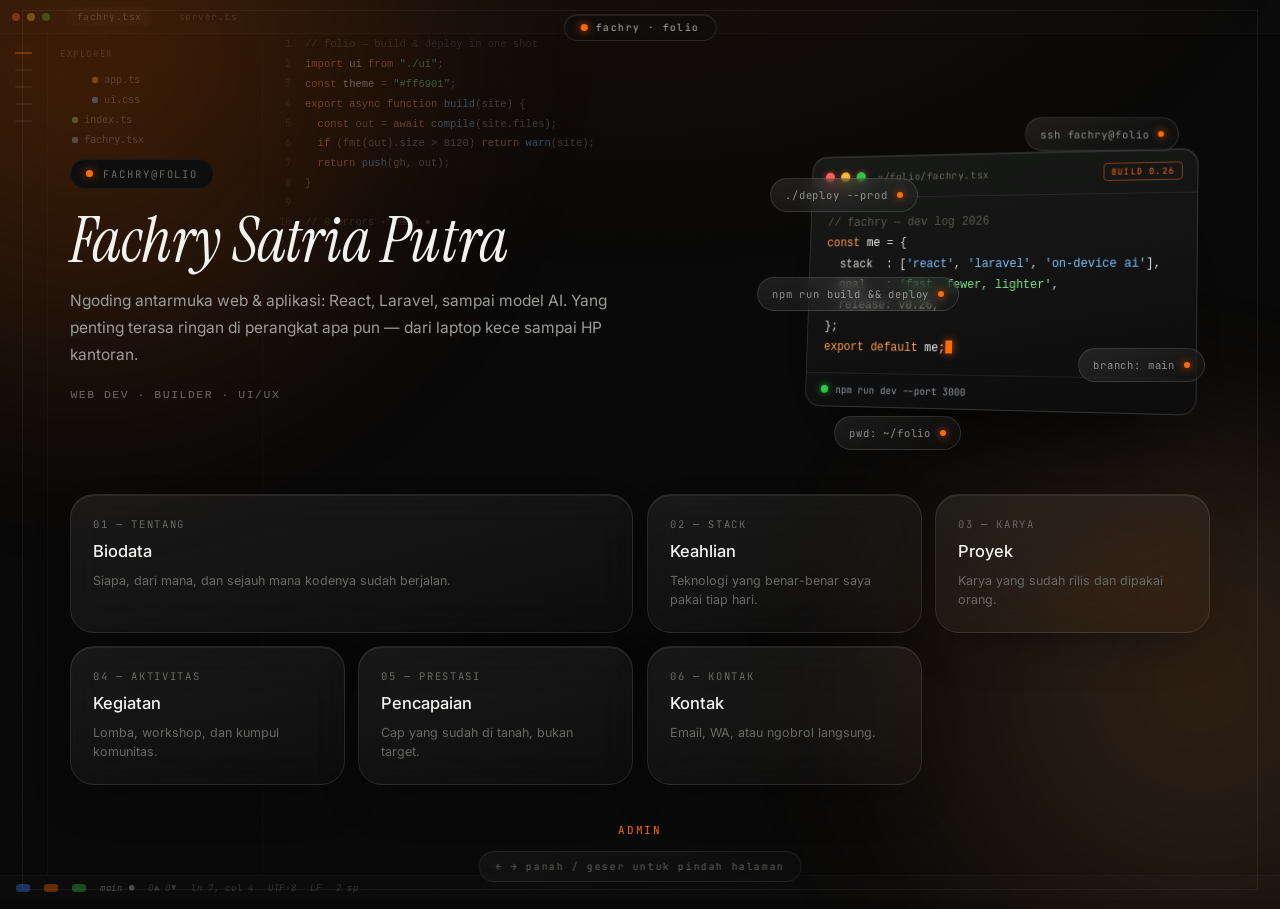
==== commit 41698b6f: "auto: sync site (live edit)" ====
--- a/index.html
+++ b/index.html
@@ -7,7 +7,7 @@
 <meta name="description" content="Fachry Satria Putra — Web Development, Builder, UI/UX Designer. Bangun pengalaman digital yang cepat, ringan, dan berkesan.">
 <title>Fachry Satria Putra — Portofolio</title>
 <link rel="icon" href="data:image/svg+xml,%3Csvg xmlns='http://www.w3.org/2000/svg' viewBox='0 0 22 24'%3E%3Crect width='22' height='24' fill='%23ff6901'/%3E%3Cpath fill='%23080c0a' d='M11 4.5A5.2 5.2 0 0 0 5.8 9.7 5.6 5.6 0 0 0 7.4 20h7.2a5.6 5.6 0 0 0 1.6-10.3A5.2 5.2 0 0 0 11 4.5Z'/%3E%3C/svg%3E">
-<link rel="stylesheet" href="assets/styles.css?v=103">
+<link rel="stylesheet" href="assets/styles.css?v=104">
   <link rel="preconnect" href="https://fonts.googleapis.com">
   <link rel="preconnect" href="https://fonts.gstatic.com" crossorigin>
   <link href="https://fonts.googleapis.com/css2?family=Inter:wght@400;500;600;700&family=Instrument+Serif:ital@0;1&family=JetBrains+Mono:wght@400;500;600&display=swap" rel="stylesheet">
@@ -86,6 +86,6 @@
   </div>
 </main>
 
-<script src="assets/app.js?v=103"></script>
+<script src="assets/app.js?v=104"></script>
 </body>
 </html>
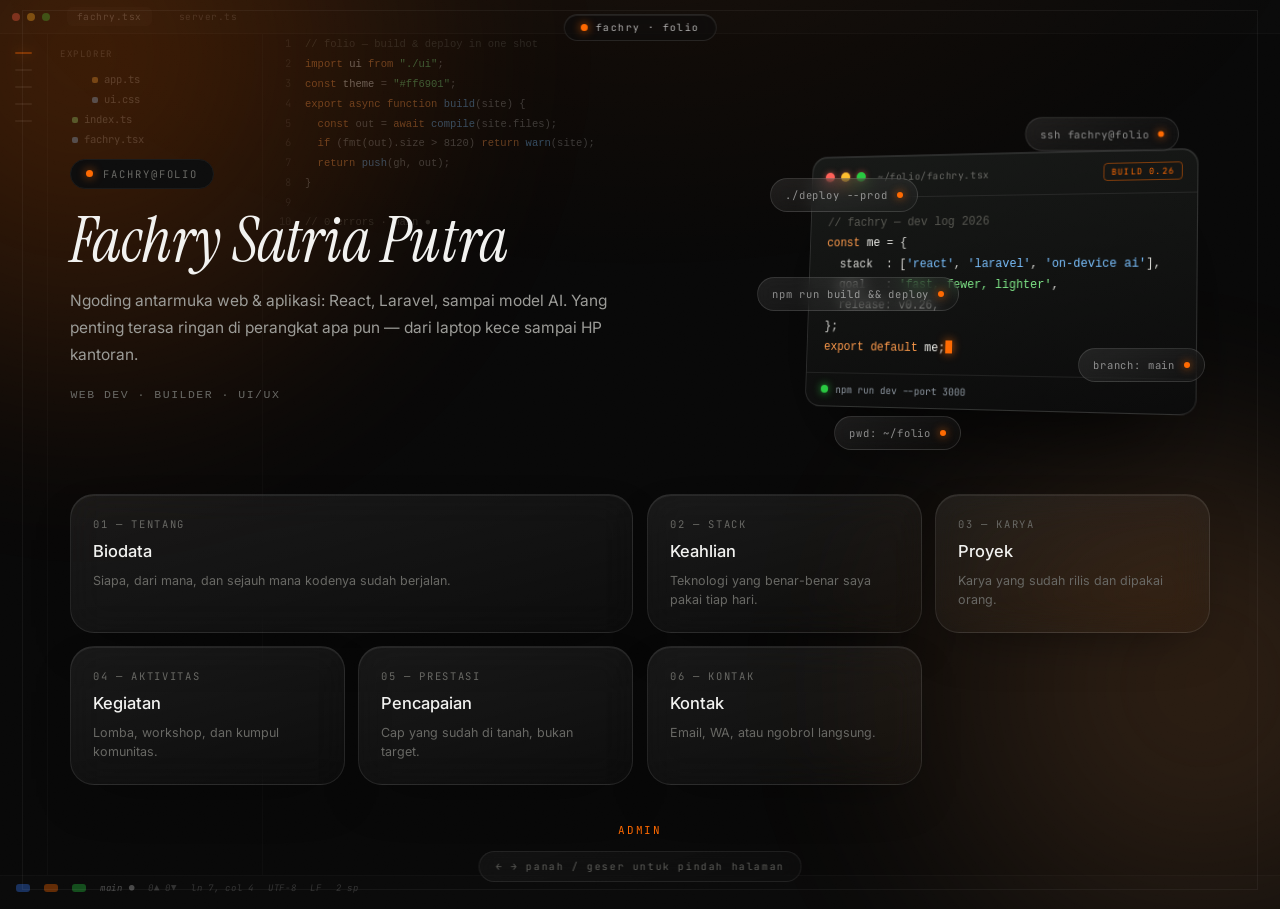
==== commit fb5ee8e8: "auto: sync site (live edit)" ====
--- a/index.html
+++ b/index.html
@@ -7,7 +7,7 @@
 <meta name="description" content="Fachry Satria Putra — Web Development, Builder, UI/UX Designer. Bangun pengalaman digital yang cepat, ringan, dan berkesan.">
 <title>Fachry Satria Putra — Portofolio</title>
 <link rel="icon" href="data:image/svg+xml,%3Csvg xmlns='http://www.w3.org/2000/svg' viewBox='0 0 22 24'%3E%3Crect width='22' height='24' fill='%23ff6901'/%3E%3Cpath fill='%23080c0a' d='M11 4.5A5.2 5.2 0 0 0 5.8 9.7 5.6 5.6 0 0 0 7.4 20h7.2a5.6 5.6 0 0 0 1.6-10.3A5.2 5.2 0 0 0 11 4.5Z'/%3E%3C/svg%3E">
-<link rel="stylesheet" href="assets/styles.css?v=104">
+<link rel="stylesheet" href="assets/styles.css?v=105">
   <link rel="preconnect" href="https://fonts.googleapis.com">
   <link rel="preconnect" href="https://fonts.gstatic.com" crossorigin>
   <link href="https://fonts.googleapis.com/css2?family=Inter:wght@400;500;600;700&family=Instrument+Serif:ital@0;1&family=JetBrains+Mono:wght@400;500;600&display=swap" rel="stylesheet">
@@ -86,6 +86,6 @@
   </div>
 </main>
 
-<script src="assets/app.js?v=104"></script>
+<script src="assets/app.js?v=105"></script>
 </body>
 </html>
--- a/assets/styles.css
+++ b/assets/styles.css
@@ -1,5 +1,5 @@
 :root{
-  --bg:#080808; --panel:#0d0d0d; --line:#1a1a1a;
+  --panel:#0d0d0d; --line:#1a1a1a;
   --txt:#f2f2f0; --mut:#9a9a96; --faint:#676763;
   --pg:#ff6901; --pg2:#ff9a4a;
   --font:'Inter',system-ui,-apple-system,'Segoe UI',Roboto,sans-serif;
@@ -44,10 +44,7 @@
 .vsc-act b:first-child{background:var(--pg);box-shadow:0 0 10px rgba(255,105,1,.6)}
 .vsc-side{width:215px;border-right:1px solid rgba(255,255,255,.06);padding:14px 12px;background:rgba(255,255,255,.015);overflow:hidden;white-space:nowrap}
 .vsc-sec{font-size:9px;letter-spacing:.18em;color:rgba(255,255,255,.38);margin-bottom:10px}
-.vsc-pf{font-size:10.5px;color:rgba(255,255,255,.6)}
-.vsc-dir{margin-left:14px;font-size:10.5px;color:rgba(255,255,255,.48);line-height:1.9}
 .vsc-fl{margin-left:30px;font-size:10.5px;color:rgba(255,255,255,.5);line-height:1.9;position:relative;padding-left:12px}
-.vsc-side .vsc-pf>.vsc-dir{margin-top:6px}
 .vsc-fl::before{content:'';position:absolute;left:0;top:50%;transform:translateY(-50%);width:6px;height:6px;border-radius:2px;background:var(--f,#79c0ff);opacity:.95}
 .vsc-ed{flex:1;overflow:hidden}
 .vsc-row{display:flex;align-items:baseline;line-height:1.8;font-size:10.5px}
@@ -138,7 +135,6 @@
 .swipe-hint.show{opacity:.9}
 
 /* ---------- BERANDA ---------- */
-.lede{font-size:15px}
 .home-grid{display:grid;grid-template-columns:repeat(auto-fill,minmax(236px,1fr));gap:13px;margin-top:44px}
 .home-card.wide{grid-column:span 2}
 .home-card{display:flex;flex-direction:column;gap:10px;padding:22px;border-radius:24px;background:linear-gradient(165deg,rgba(255,255,255,.07),rgba(255,255,255,.02));border:1px solid rgba(255,255,255,.09);backdrop-filter:blur(18px) saturate(150%);-webkit-backdrop-filter:blur(18px) saturate(150%);box-shadow:0 20px 54px -26px rgba(0,0,0,.6),inset 0 1px 0 rgba(255,255,255,.07);transition:border-color .3s,box-shadow .3s;transform-style:preserve-3d;will-change:transform}
@@ -191,7 +187,7 @@
 .dl .cell{display:flex;gap:12px;align-items:flex-start;padding:15px;border-radius:18px;background:linear-gradient(165deg,rgba(255,255,255,.05),rgba(255,255,255,.015));border:1px solid rgba(255,255,255,.09);backdrop-filter:blur(14px) saturate(140%);-webkit-backdrop-filter:blur(14px) saturate(140%);box-shadow:inset 0 1px 0 rgba(255,255,255,.06)}
 .dl .ico{flex:0 0 38px;height:38px;border-radius:9px;display:grid;place-items:center;background:rgba(255,255,255,.05);border:1px solid rgba(255,255,255,.14);font-size:14px;font-weight:800;color:var(--mut)}
 .dl .cell b{display:block;font-size:10.5px;text-transform:uppercase;letter-spacing:1px;color:var(--faint);margin-bottom:4px}
-.dl .cell span{font-size:14px;font-weight:600;word-break:break-word}
+.dl .cell span:not(.ico){font-size:14px;font-weight:600;word-break:break-word}
 
 /* ---------- SKILL MARQUEE ---------- */
 .marquee{position:relative;overflow:hidden;padding:16px 0;-webkit-mask-image:linear-gradient(90deg,transparent,#000 7%,#000 93%,transparent);mask-image:linear-gradient(90deg,transparent,#000 7%,#000 93%,transparent)}
@@ -214,7 +210,6 @@
 main .act-card:hover{box-shadow:0 22px 46px rgba(0,0,0,.5)}
 .ph{position:relative;height:170px;overflow:hidden;background:#0a0a0a}
 .ph img{position:absolute;inset:0;width:100%;height:100%;object-fit:cover;transition:.5s}
-.ph img.gone{display:none}
 .act-card:hover .ph img{transform:scale(1.07)}
 .ph-bg{position:absolute;inset:0;display:grid;place-items:center;font-size:34px;font-weight:800;color:#fff;text-shadow:0 4px 20px rgba(0,0,0,.4);background:linear-gradient(135deg,var(--pg),var(--pg2))}
 .ph-bg.gone{display:none}
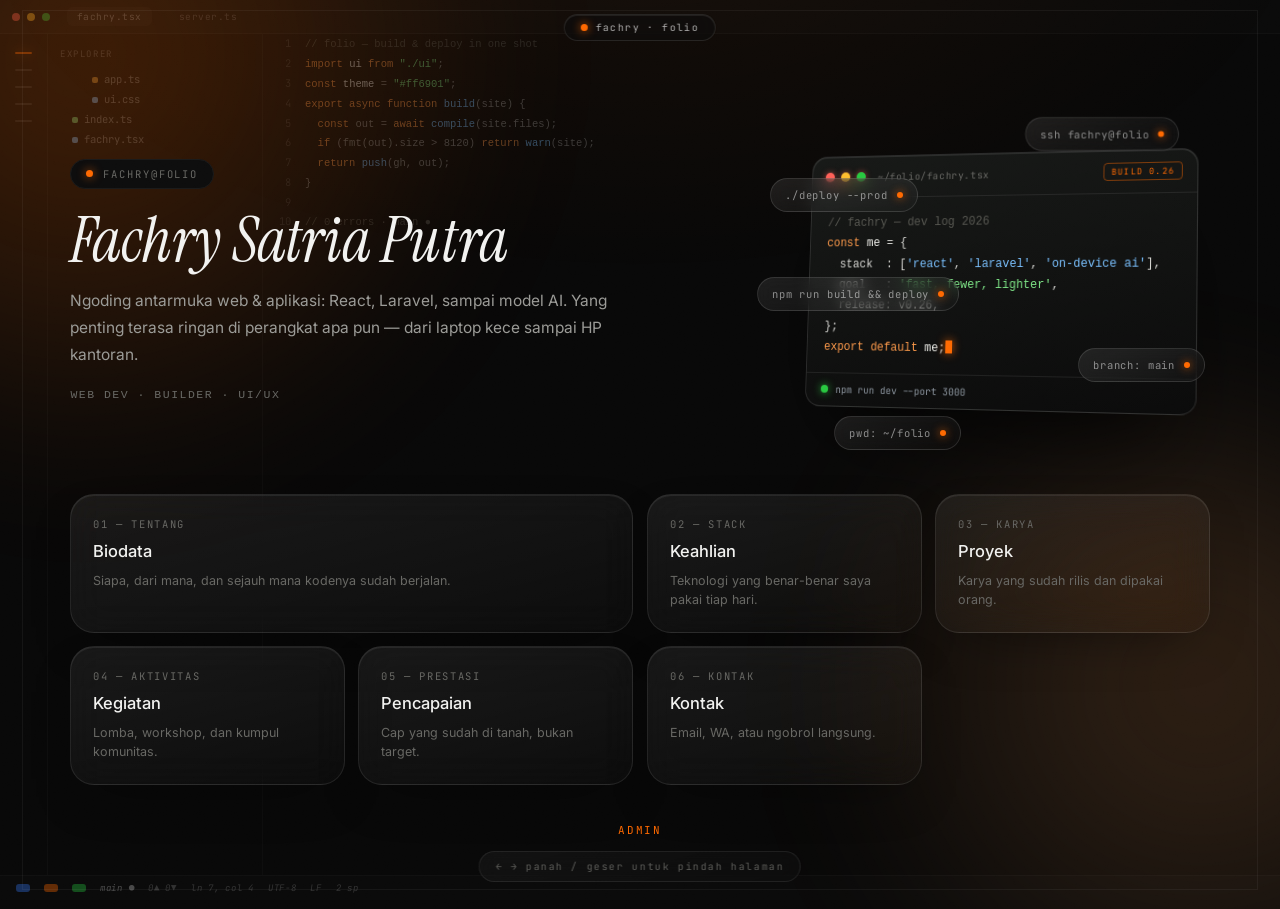
==== commit 31252d4e: "auto: sync site (live edit)" ====
--- a/index.html
+++ b/index.html
@@ -7,7 +7,7 @@
 <meta name="description" content="Fachry Satria Putra — Web Development, Builder, UI/UX Designer. Bangun pengalaman digital yang cepat, ringan, dan berkesan.">
 <title>Fachry Satria Putra — Portofolio</title>
 <link rel="icon" href="data:image/svg+xml,%3Csvg xmlns='http://www.w3.org/2000/svg' viewBox='0 0 22 24'%3E%3Crect width='22' height='24' fill='%23ff6901'/%3E%3Cpath fill='%23080c0a' d='M11 4.5A5.2 5.2 0 0 0 5.8 9.7 5.6 5.6 0 0 0 7.4 20h7.2a5.6 5.6 0 0 0 1.6-10.3A5.2 5.2 0 0 0 11 4.5Z'/%3E%3C/svg%3E">
-<link rel="stylesheet" href="assets/styles.css?v=105">
+<link rel="stylesheet" href="assets/styles.css?v=106">
   <link rel="preconnect" href="https://fonts.googleapis.com">
   <link rel="preconnect" href="https://fonts.gstatic.com" crossorigin>
   <link href="https://fonts.googleapis.com/css2?family=Inter:wght@400;500;600;700&family=Instrument+Serif:ital@0;1&family=JetBrains+Mono:wght@400;500;600&display=swap" rel="stylesheet">
@@ -86,6 +86,6 @@
   </div>
 </main>
 
-<script src="assets/app.js?v=105"></script>
+<script src="assets/app.js?v=106"></script>
 </body>
 </html>
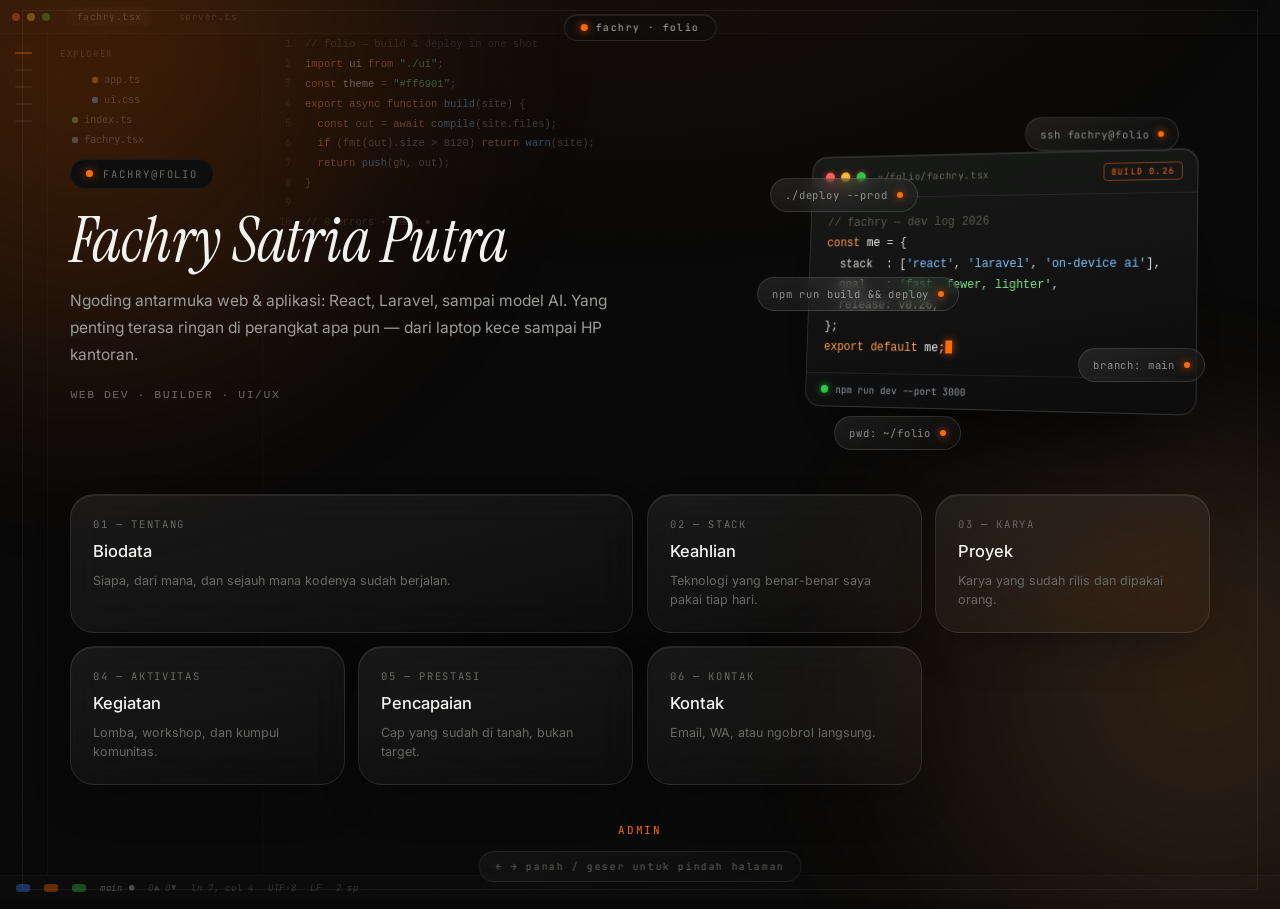
==== commit 15bb15a1: "auto: sync site (live edit)" ====
--- a/index.html
+++ b/index.html
@@ -7,7 +7,7 @@
 <meta name="description" content="Fachry Satria Putra — Web Development, Builder, UI/UX Designer. Bangun pengalaman digital yang cepat, ringan, dan berkesan.">
 <title>Fachry Satria Putra — Portofolio</title>
 <link rel="icon" href="data:image/svg+xml,%3Csvg xmlns='http://www.w3.org/2000/svg' viewBox='0 0 22 24'%3E%3Crect width='22' height='24' fill='%23ff6901'/%3E%3Cpath fill='%23080c0a' d='M11 4.5A5.2 5.2 0 0 0 5.8 9.7 5.6 5.6 0 0 0 7.4 20h7.2a5.6 5.6 0 0 0 1.6-10.3A5.2 5.2 0 0 0 11 4.5Z'/%3E%3C/svg%3E">
-<link rel="stylesheet" href="assets/styles.css?v=106">
+<link rel="stylesheet" href="assets/styles.css?v=107">
   <link rel="preconnect" href="https://fonts.googleapis.com">
   <link rel="preconnect" href="https://fonts.gstatic.com" crossorigin>
   <link href="https://fonts.googleapis.com/css2?family=Inter:wght@400;500;600;700&family=Instrument+Serif:ital@0;1&family=JetBrains+Mono:wght@400;500;600&display=swap" rel="stylesheet">
@@ -86,6 +86,6 @@
   </div>
 </main>
 
-<script src="assets/app.js?v=106"></script>
+<script src="assets/app.js?v=107"></script>
 </body>
 </html>
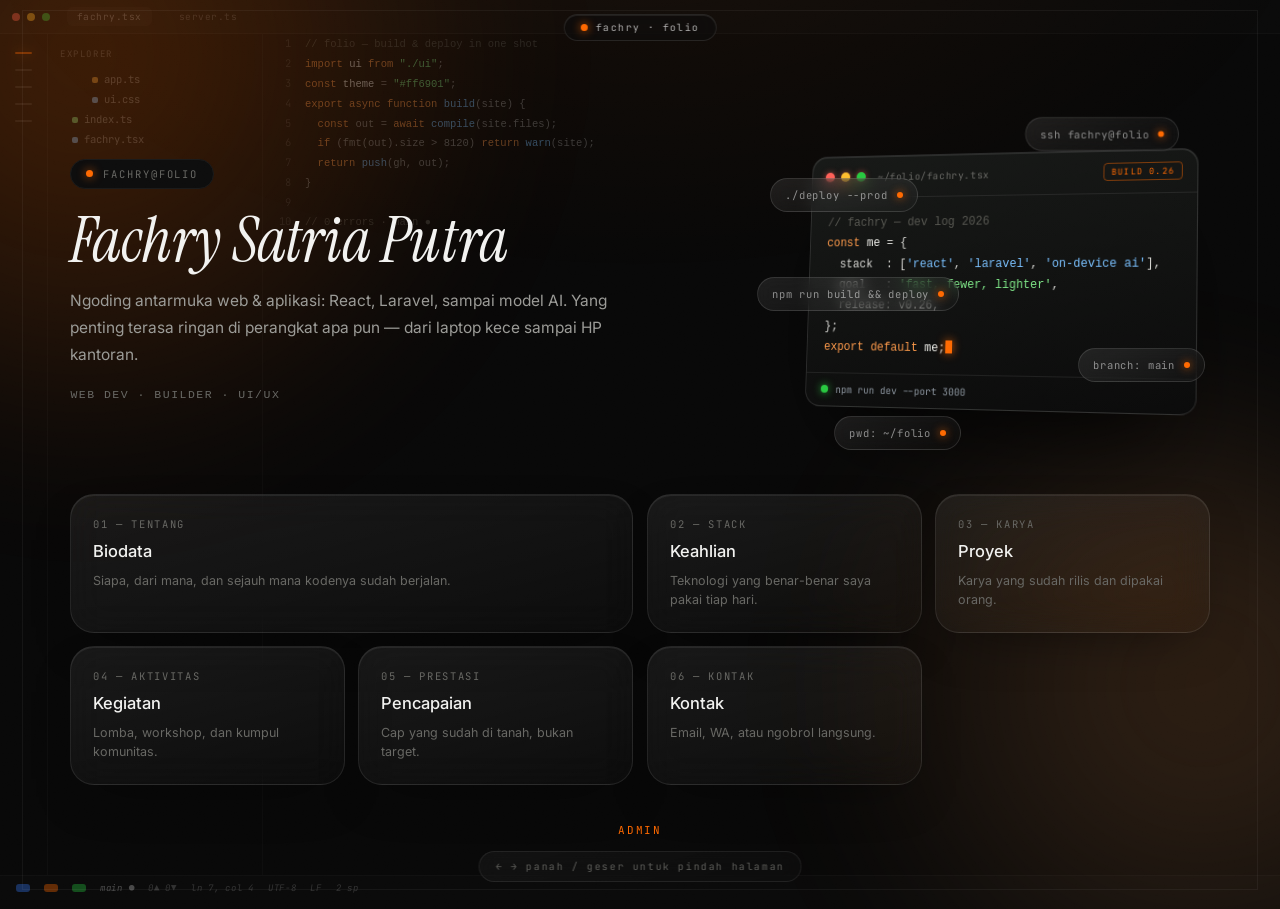
==== commit 7a102508: "auto: sync site (live edit)" ====
--- a/index.html
+++ b/index.html
@@ -7,7 +7,7 @@
 <meta name="description" content="Fachry Satria Putra — Web Development, Builder, UI/UX Designer. Bangun pengalaman digital yang cepat, ringan, dan berkesan.">
 <title>Fachry Satria Putra — Portofolio</title>
 <link rel="icon" href="data:image/svg+xml,%3Csvg xmlns='http://www.w3.org/2000/svg' viewBox='0 0 22 24'%3E%3Crect width='22' height='24' fill='%23ff6901'/%3E%3Cpath fill='%23080c0a' d='M11 4.5A5.2 5.2 0 0 0 5.8 9.7 5.6 5.6 0 0 0 7.4 20h7.2a5.6 5.6 0 0 0 1.6-10.3A5.2 5.2 0 0 0 11 4.5Z'/%3E%3C/svg%3E">
-<link rel="stylesheet" href="assets/styles.css?v=107">
+<link rel="stylesheet" href="assets/styles.css?v=108">
   <link rel="preconnect" href="https://fonts.googleapis.com">
   <link rel="preconnect" href="https://fonts.gstatic.com" crossorigin>
   <link href="https://fonts.googleapis.com/css2?family=Inter:wght@400;500;600;700&family=Instrument+Serif:ital@0;1&family=JetBrains+Mono:wght@400;500;600&display=swap" rel="stylesheet">
@@ -86,6 +86,6 @@
   </div>
 </main>
 
-<script src="assets/app.js?v=107"></script>
+<script src="assets/app.js?v=108"></script>
 </body>
 </html>
